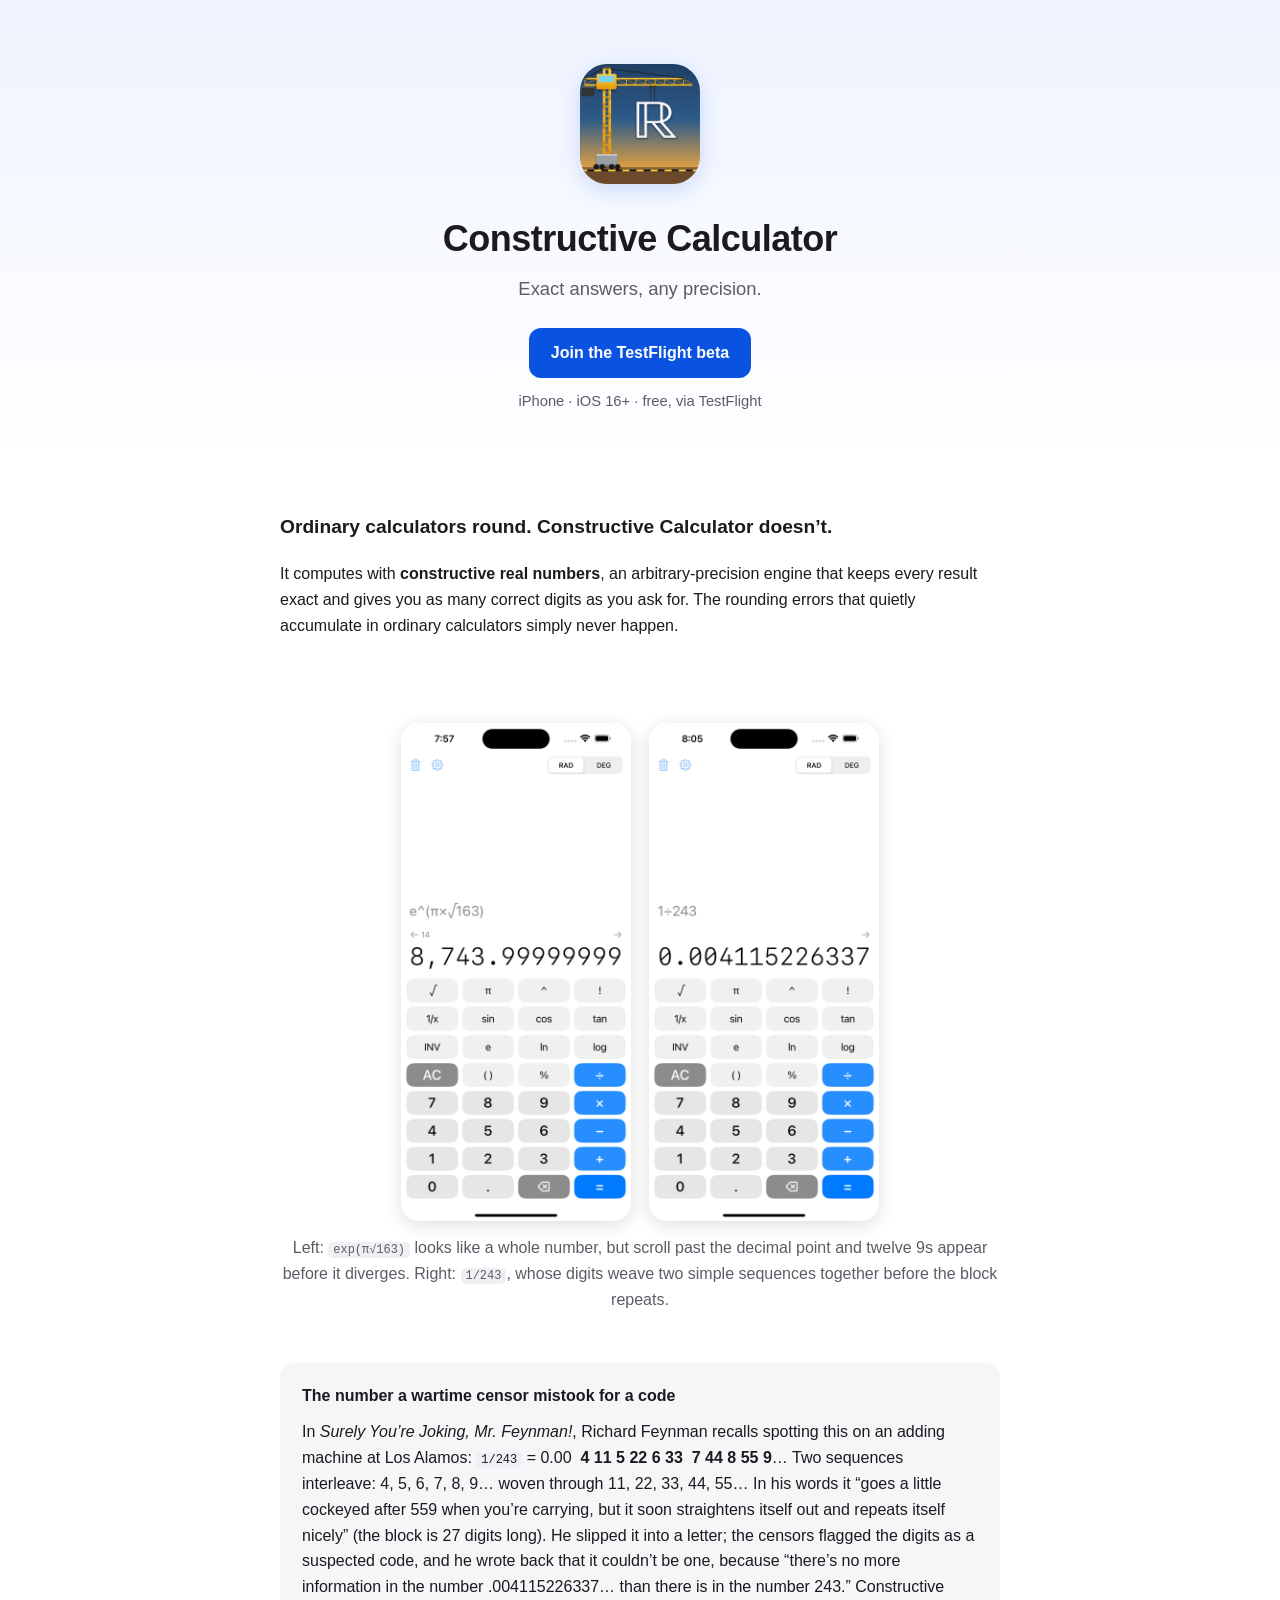
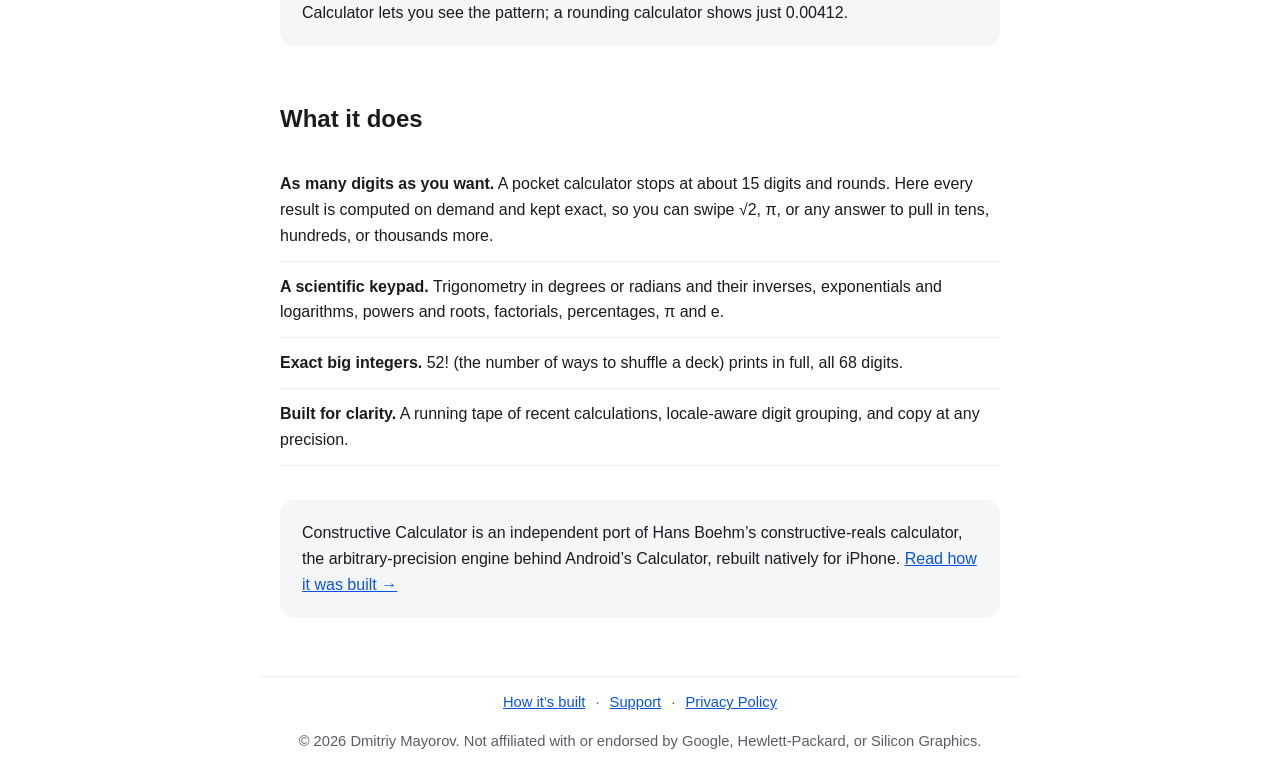
==== index.html @ 3b88288a "Link the writeup from the homepage (callout + footer)" ====
<!DOCTYPE html>
<html lang="en">
<head>
<meta charset="utf-8">
<meta name="viewport" content="width=device-width, initial-scale=1">
<title>Constructive Calculator</title>
<meta name="description" content="An iPhone calculator that computes with exact, arbitrary-precision real numbers. cos(π/3) is exactly ½, and you can scroll any result for as many correct digits as you want.">
<link rel="icon" href="favicon.png">
<link rel="stylesheet" href="style.css">
</head>
<body>
<header class="hero">
  <img class="icon" src="icon.png" alt="Constructive Calculator app icon">
  <h1>Constructive Calculator</h1>
  <p class="tagline">Exact answers, any precision.</p>
  <a class="btn" href="https://testflight.apple.com/join/jfrzZJVT">Join the TestFlight beta</a>
  <p style="color:var(--muted); font-size:0.92rem; margin:12px 0 0;">iPhone &middot; iOS&nbsp;16+ &middot; free, via TestFlight</p>
</header>

<main class="container">
  <section>
    <p class="lead">Ordinary calculators round. Constructive Calculator doesn&rsquo;t.</p>
    <p>It computes with <b>constructive real numbers</b>, an arbitrary-precision engine
    that keeps every result exact and gives you as many correct digits as you ask for.
    The rounding errors that quietly accumulate in ordinary calculators simply never
    happen.</p>
  </section>

  <section>
    <div class="shots">
      <img src="shot-ramanujan.png" alt="exp(pi times sqrt 163) scrolled to its decimal point, showing twelve nines">
      <img src="shot-feynman.png" alt="1 divided by 243 showing 0.004115226337, the start of a repeating pattern">
    </div>
    <p class="muted" style="text-align:center; margin-top:14px;">
      Left: <code>exp(&pi;&radic;163)</code> looks like a whole number, but scroll past the
      decimal point and twelve 9s appear before it diverges. Right: <code>1/243</code>,
      whose digits weave two simple sequences together before the block repeats.
    </p>
  </section>

  <section class="callout">
    <p style="margin:0 0 10px;"><b>The number a wartime censor mistook for a code</b></p>
    <p style="margin:0;">In <i>Surely You&rsquo;re Joking, Mr. Feynman!</i>, Richard Feynman recalls
    spotting this on an adding machine at Los Alamos: <code>1/243</code> = 0.00&nbsp;
    <b>4</b>&nbsp;<b>11</b>&nbsp;<b>5</b>&nbsp;<b>22</b>&nbsp;<b>6</b>&nbsp;<b>33</b>&nbsp;
    <b>7</b>&nbsp;<b>44</b>&nbsp;<b>8</b>&nbsp;<b>55</b>&nbsp;<b>9</b>&hellip; Two sequences
    interleave: 4, 5, 6, 7, 8, 9&hellip; woven through 11, 22, 33, 44, 55&hellip; In his words
    it &ldquo;goes a little cockeyed after 559 when you&rsquo;re carrying, but it soon
    straightens itself out and repeats itself nicely&rdquo; (the block is 27 digits long).
    He slipped it into a letter; the censors flagged the digits as a suspected code, and he
    wrote back that it couldn&rsquo;t be one, because &ldquo;there&rsquo;s no more information
    in the number .004115226337&hellip; than there is in the number 243.&rdquo; Constructive
    Calculator lets you see the pattern; a rounding calculator shows just 0.00412.</p>
  </section>

  <section>
    <h2>What it does</h2>
    <ul class="features">
      <li><b>As many digits as you want.</b> A pocket calculator stops at about 15 digits and
        rounds. Here every result is computed on demand and kept exact, so you can swipe
        &radic;2, &pi;, or any answer to pull in tens, hundreds, or thousands more.</li>
      <li><b>A scientific keypad.</b> Trigonometry in degrees or radians and their inverses,
        exponentials and logarithms, powers and roots, factorials, percentages, &pi; and e.</li>
      <li><b>Exact big integers.</b> 52! (the number of ways to shuffle a deck) prints in
        full, all 68 digits.</li>
      <li><b>Built for clarity.</b> A running tape of recent calculations, locale-aware
        digit grouping, and copy at any precision.</li>
    </ul>
  </section>

  <section class="callout">
    <p style="margin:0;">Constructive Calculator is an independent port of Hans Boehm&rsquo;s
    constructive-reals calculator, the arbitrary-precision engine behind Android&rsquo;s
    Calculator, rebuilt natively for iPhone.
    <a href="writeup.html">Read how it was built &rarr;</a></p>
  </section>

  <p>&nbsp;
</main>

<footer class="container">
  <p><a href="writeup.html">How it&rsquo;s built</a> &middot; <a href="support.html">Support</a> &middot; <a href="privacy.html">Privacy Policy</a></p>
  <p>&copy; 2026 Dmitriy Mayorov. Not affiliated with or endorsed by Google, Hewlett-Packard,
  or Silicon Graphics.</p>
</footer>
</body>
</html>
---- style.css ----
:root {
  --blue: #0a53e0;
  --ink: #1b1b1f;
  --muted: #5c5c66;
  --bg: #ffffff;
  --card: #f5f6f8;
  --line: #ececf0;
}
* { box-sizing: border-box; }
html { -webkit-text-size-adjust: 100%; }
body {
  margin: 0;
  font-family: -apple-system, BlinkMacSystemFont, "Segoe UI", Roboto, Helvetica, Arial, sans-serif;
  color: var(--ink);
  background: var(--bg);
  line-height: 1.62;
}
a { color: var(--blue); }
.container { max-width: 760px; margin: 0 auto; padding: 0 20px; }

.hero {
  text-align: center;
  padding: 64px 20px 44px;
  background: linear-gradient(180deg, #eef3ff, #ffffff);
}
.hero .icon { width: 120px; height: 120px; border-radius: 27px;
  box-shadow: 0 6px 22px rgba(10, 83, 224, 0.18); }
.hero h1 { font-size: 2.25rem; margin: 18px 0 6px; letter-spacing: -0.5px; }
.hero .tagline { font-size: 1.15rem; color: var(--muted); margin: 0 0 24px; }
.btn {
  display: inline-block; background: var(--blue); color: #fff; text-decoration: none;
  padding: 12px 22px; border-radius: 12px; font-weight: 600; font-size: 1rem;
}
.btn.disabled { background: #c9ccd3; cursor: default; }

section { padding: 34px 0; }
h2 { font-size: 1.5rem; }
.lead { font-size: 1.2rem; font-weight: 600; }
.muted { color: var(--muted); }

.shots { display: flex; gap: 18px; justify-content: center; flex-wrap: wrap; }
.shots img { width: 230px; max-width: 44%; border-radius: 18px;
  box-shadow: 0 4px 18px rgba(0, 0, 0, 0.13); }

ul.features { list-style: none; padding: 0; margin: 0; }
ul.features li { padding: 12px 0; border-bottom: 1px solid var(--line); }

.callout { background: var(--card); border-radius: 14px; padding: 20px 22px; }

footer { border-top: 1px solid var(--line); padding: 28px 0 48px;
  color: var(--muted); font-size: 0.92rem; text-align: center; }
footer a { margin: 0 6px; }

.page { padding: 44px 0 8px; }
.page h1 { font-size: 1.85rem; }
.back { display: inline-block; margin-bottom: 8px; font-size: 0.95rem; }
code { background: #eef0f4; padding: 1px 5px; border-radius: 5px; font-size: 0.92em; }
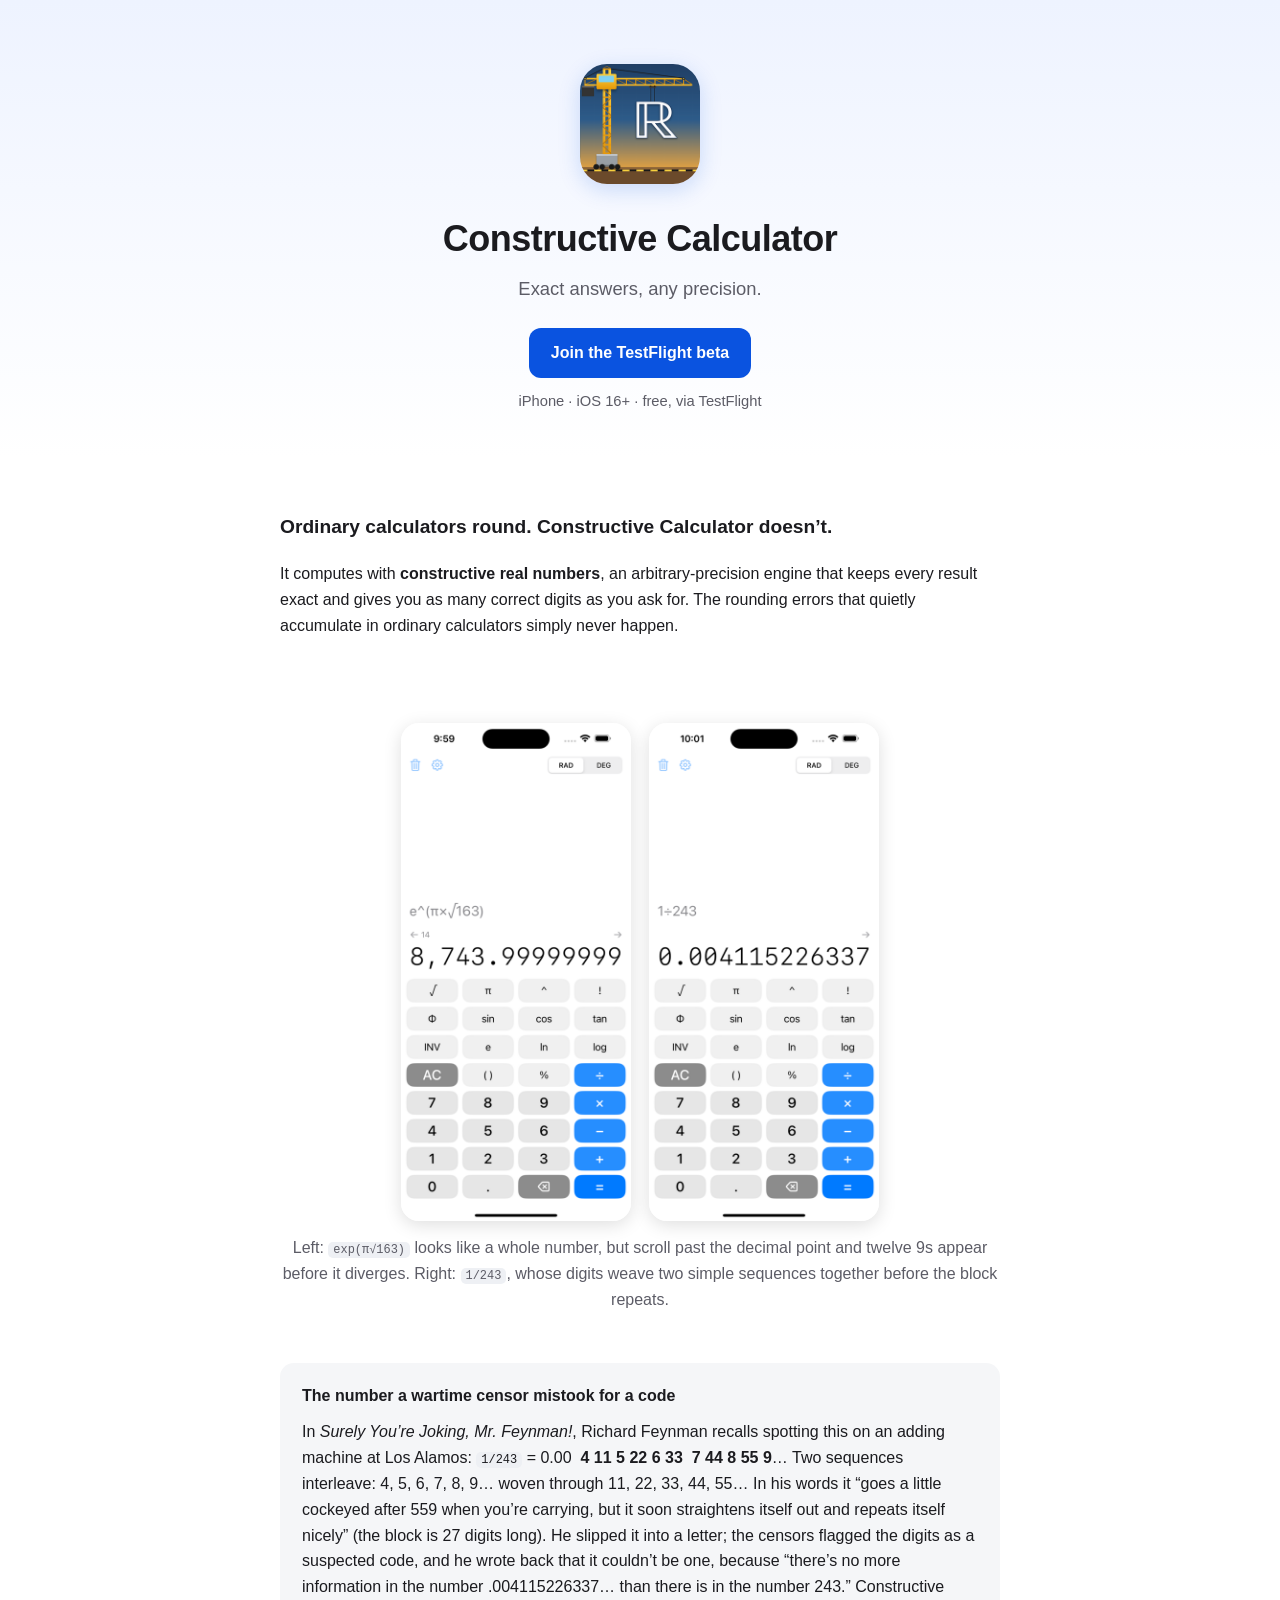
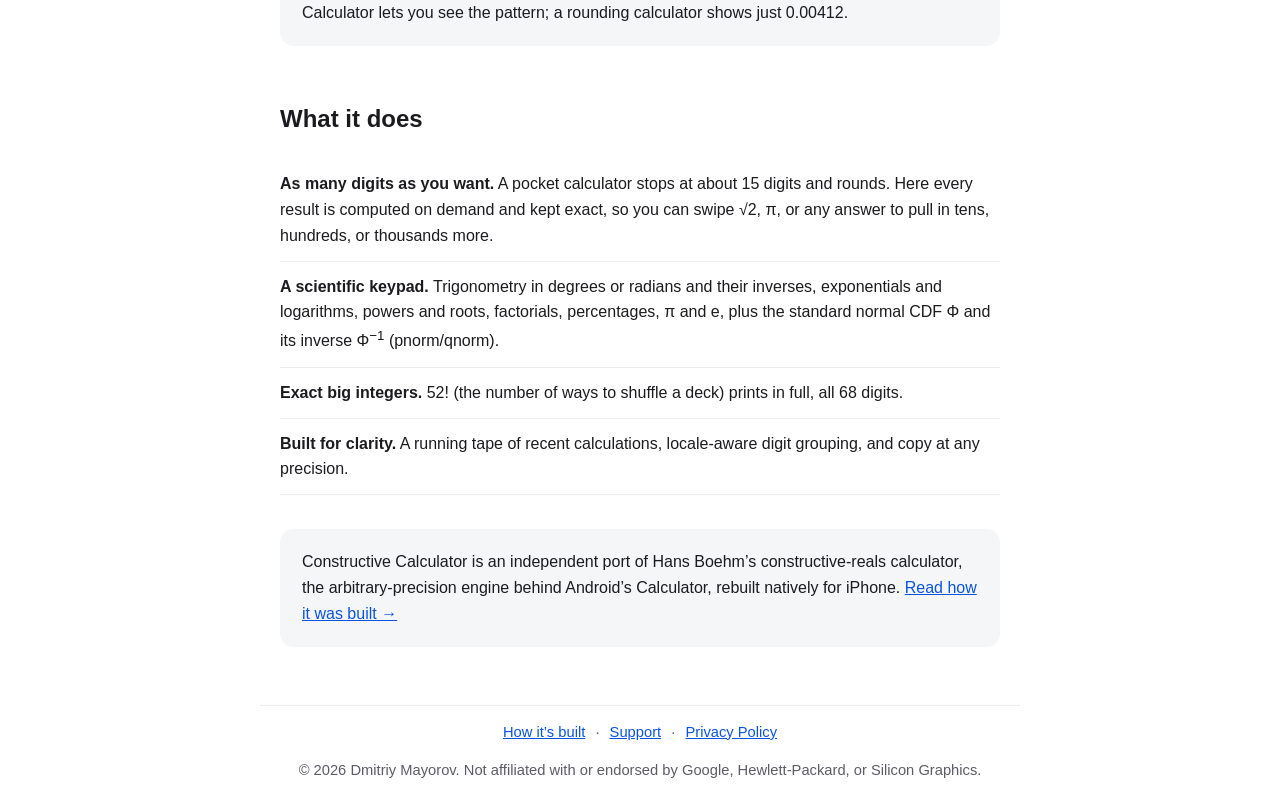
==== commit 86cb5cfb: "Front page: note pnorm/qnorm; refresh screenshots (1/x -> Phi)" ====
--- a/index.html
+++ b/index.html
@@ -60,7 +60,8 @@
         rounds. Here every result is computed on demand and kept exact, so you can swipe
         &radic;2, &pi;, or any answer to pull in tens, hundreds, or thousands more.</li>
       <li><b>A scientific keypad.</b> Trigonometry in degrees or radians and their inverses,
-        exponentials and logarithms, powers and roots, factorials, percentages, &pi; and e.</li>
+        exponentials and logarithms, powers and roots, factorials, percentages, &pi; and e,
+        plus the standard normal CDF &Phi; and its inverse &Phi;<sup>&minus;1</sup> (pnorm/qnorm).</li>
       <li><b>Exact big integers.</b> 52! (the number of ways to shuffle a deck) prints in
         full, all 68 digits.</li>
       <li><b>Built for clarity.</b> A running tape of recent calculations, locale-aware
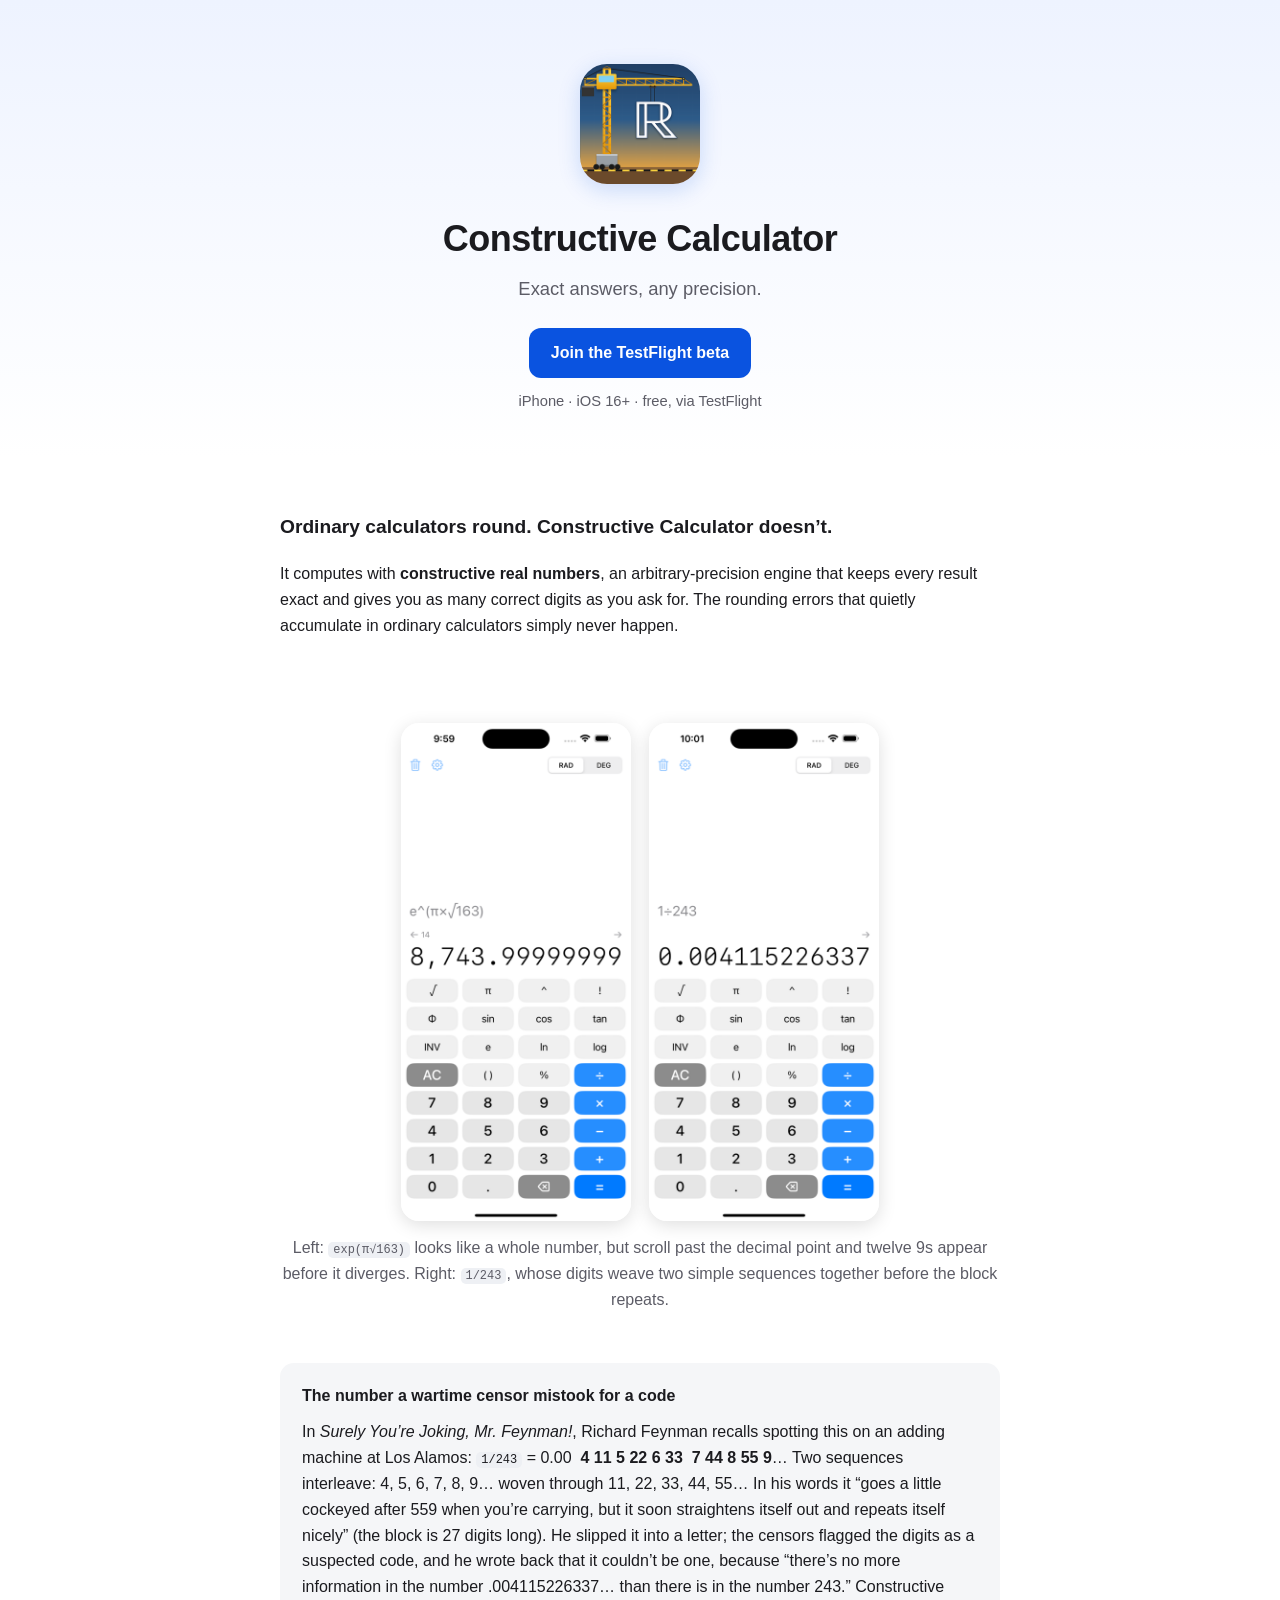
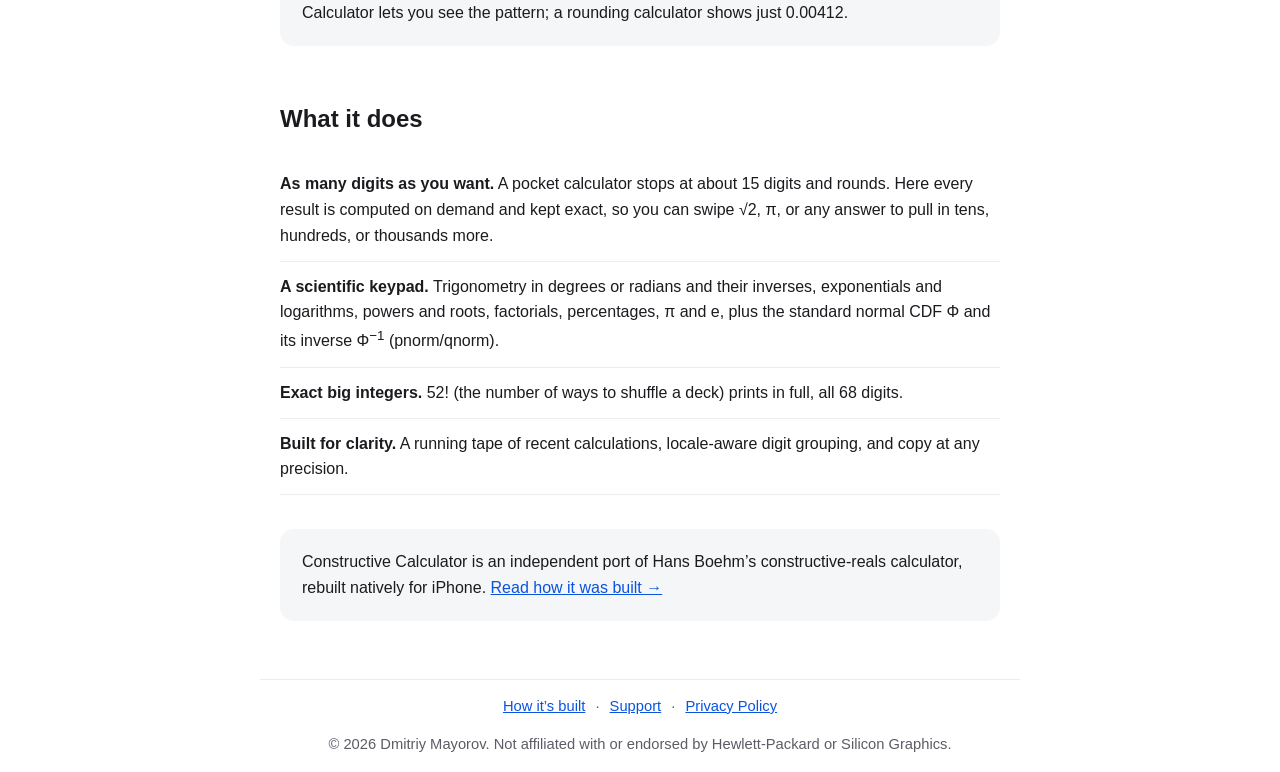
==== commit 11f713fc: "Removed Android name to comply with Apple Guideline 2.3.10" ====
--- a/index.html
+++ b/index.html
@@ -71,8 +71,7 @@
 
   <section class="callout">
     <p style="margin:0;">Constructive Calculator is an independent port of Hans Boehm&rsquo;s
-    constructive-reals calculator, the arbitrary-precision engine behind Android&rsquo;s
-    Calculator, rebuilt natively for iPhone.
+    constructive-reals calculator, rebuilt natively for iPhone.
     <a href="writeup.html">Read how it was built &rarr;</a></p>
   </section>
 
@@ -81,7 +80,7 @@
 
 <footer class="container">
   <p><a href="writeup.html">How it&rsquo;s built</a> &middot; <a href="support.html">Support</a> &middot; <a href="privacy.html">Privacy Policy</a></p>
-  <p>&copy; 2026 Dmitriy Mayorov. Not affiliated with or endorsed by Google, Hewlett-Packard,
+  <p>&copy; 2026 Dmitriy Mayorov. Not affiliated with or endorsed by Hewlett-Packard
   or Silicon Graphics.</p>
 </footer>
 </body>
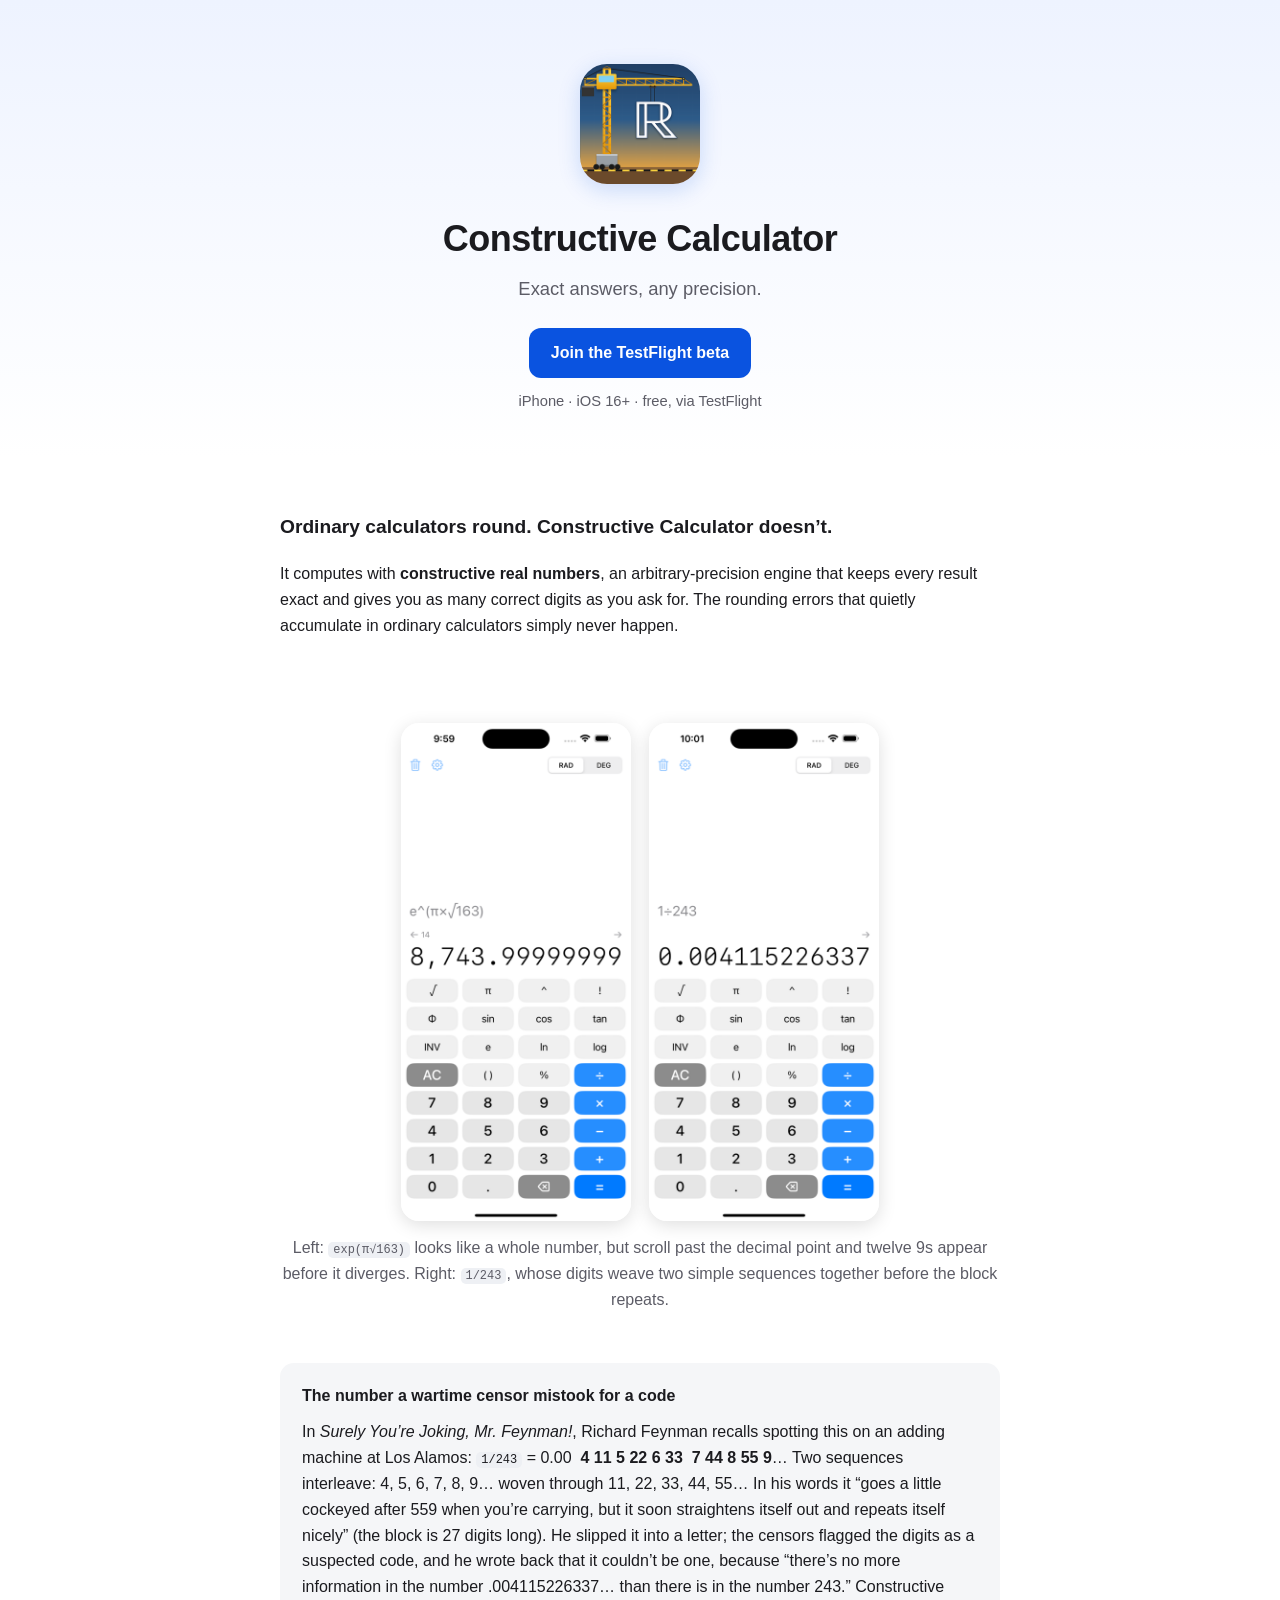
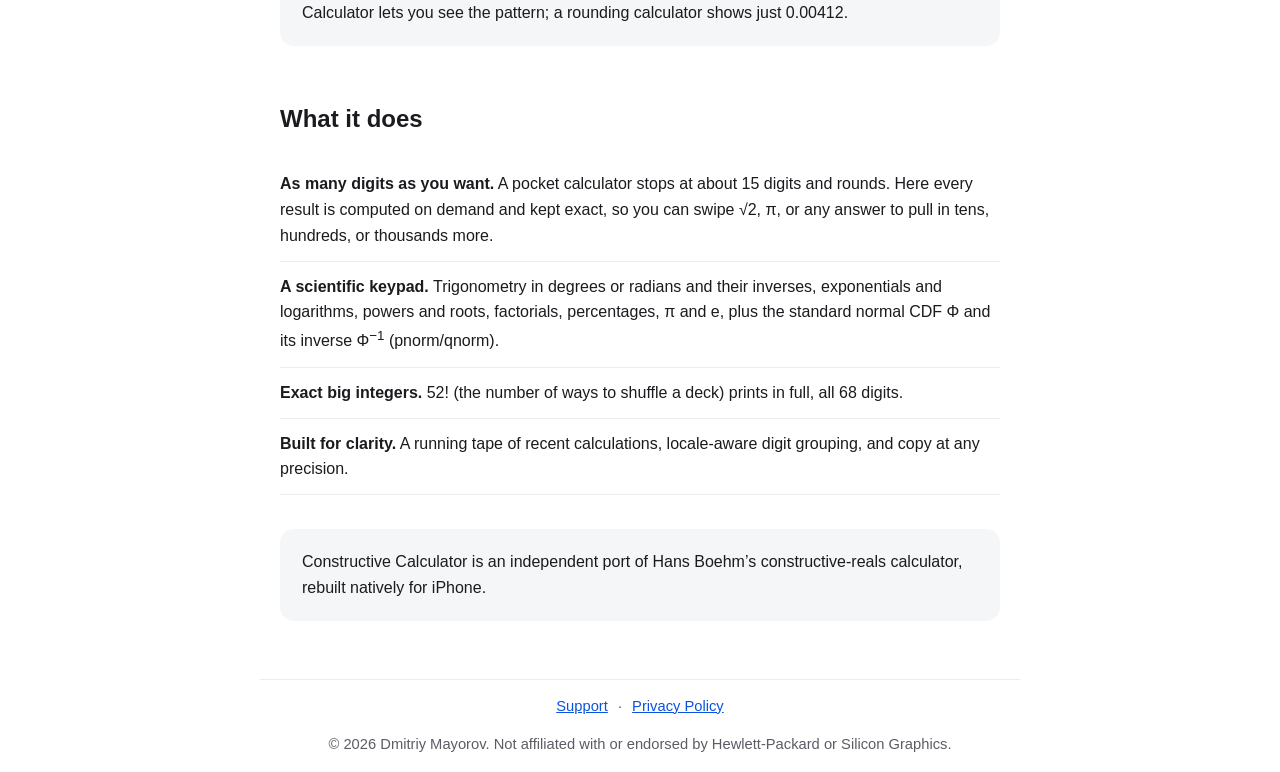
==== commit 57819968: "Removed the link to 'How it was built'" ====
--- a/index.html
+++ b/index.html
@@ -71,16 +71,15 @@
 
   <section class="callout">
     <p style="margin:0;">Constructive Calculator is an independent port of Hans Boehm&rsquo;s
-    constructive-reals calculator, rebuilt natively for iPhone.
-    <a href="writeup.html">Read how it was built &rarr;</a></p>
+    constructive-reals calculator, rebuilt natively for iPhone.</p>
   </section>
 
   <p>&nbsp;
 </main>
 
 <footer class="container">
-  <p><a href="writeup.html">How it&rsquo;s built</a> &middot; <a href="support.html">Support</a> &middot; <a href="privacy.html">Privacy Policy</a></p>
-  <p>&copy; 2026 Dmitriy Mayorov. Not affiliated with or endorsed by Hewlett-Packard
+  <p><a href="support.html">Support</a> &middot; <a href="privacy.html">Privacy Policy</a></p>
+   <p>&copy; 2026 Dmitriy Mayorov. Not affiliated with or endorsed by Hewlett-Packard
   or Silicon Graphics.</p>
 </footer>
 </body>
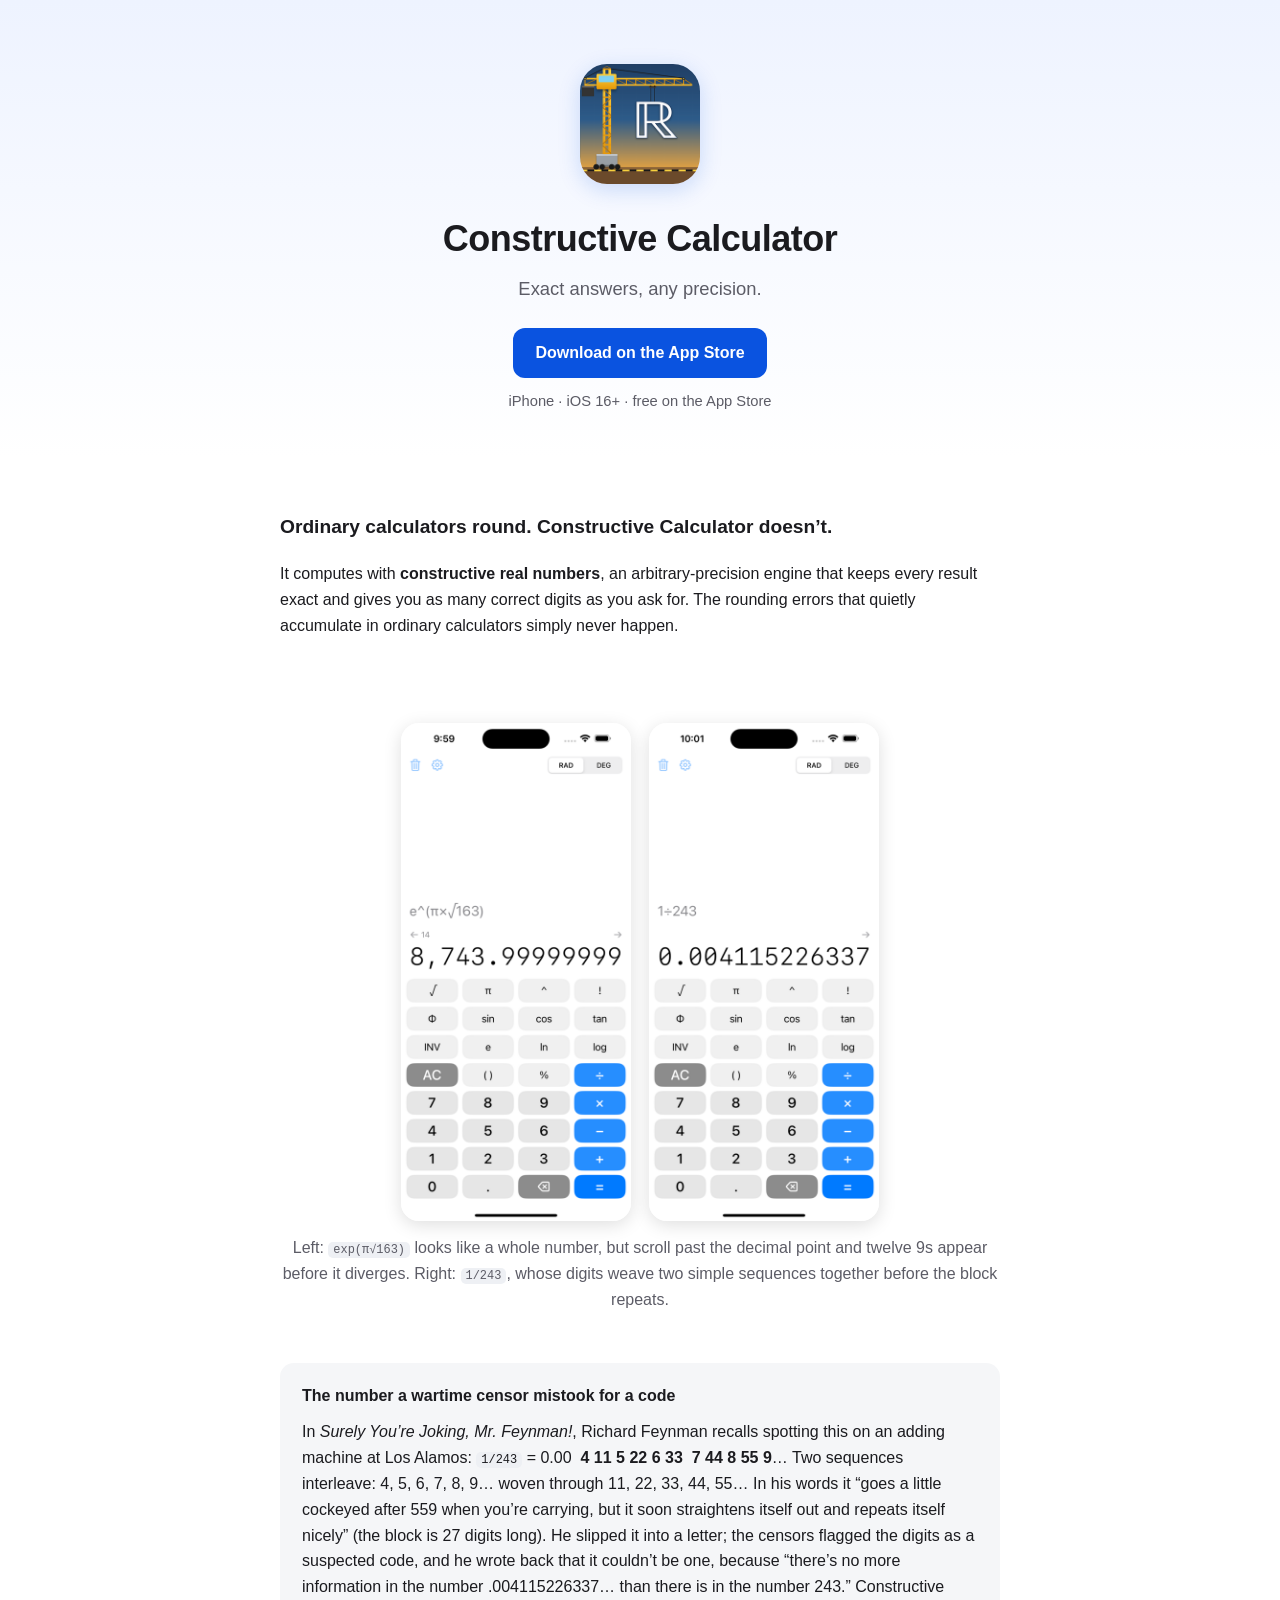
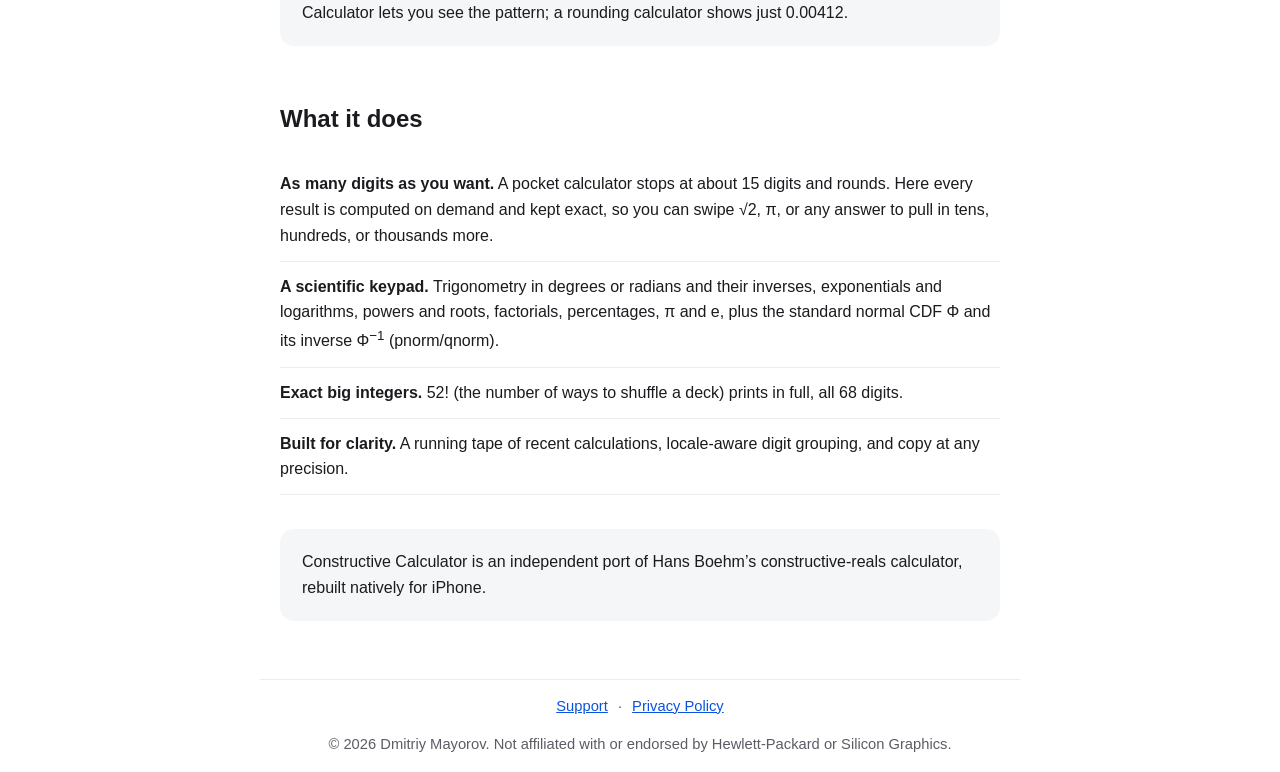
==== commit c42086bd: "Point homepage CTA at the App Store; note release in the writeup Co-Authored-By: Claude Opus 4.8 <no" ====
--- a/index.html
+++ b/index.html
@@ -13,8 +13,8 @@
   <img class="icon" src="icon.png" alt="Constructive Calculator app icon">
   <h1>Constructive Calculator</h1>
   <p class="tagline">Exact answers, any precision.</p>
-  <a class="btn" href="https://testflight.apple.com/join/jfrzZJVT">Join the TestFlight beta</a>
-  <p style="color:var(--muted); font-size:0.92rem; margin:12px 0 0;">iPhone &middot; iOS&nbsp;16+ &middot; free, via TestFlight</p>
+  <a class="btn" href="https://apps.apple.com/us/app/constructive-calculator/id6778157421">Download on the App Store</a>
+  <p style="color:var(--muted); font-size:0.92rem; margin:12px 0 0;">iPhone &middot; iOS&nbsp;16+ &middot; free on the App Store</p>
 </header>
 
 <main class="container">
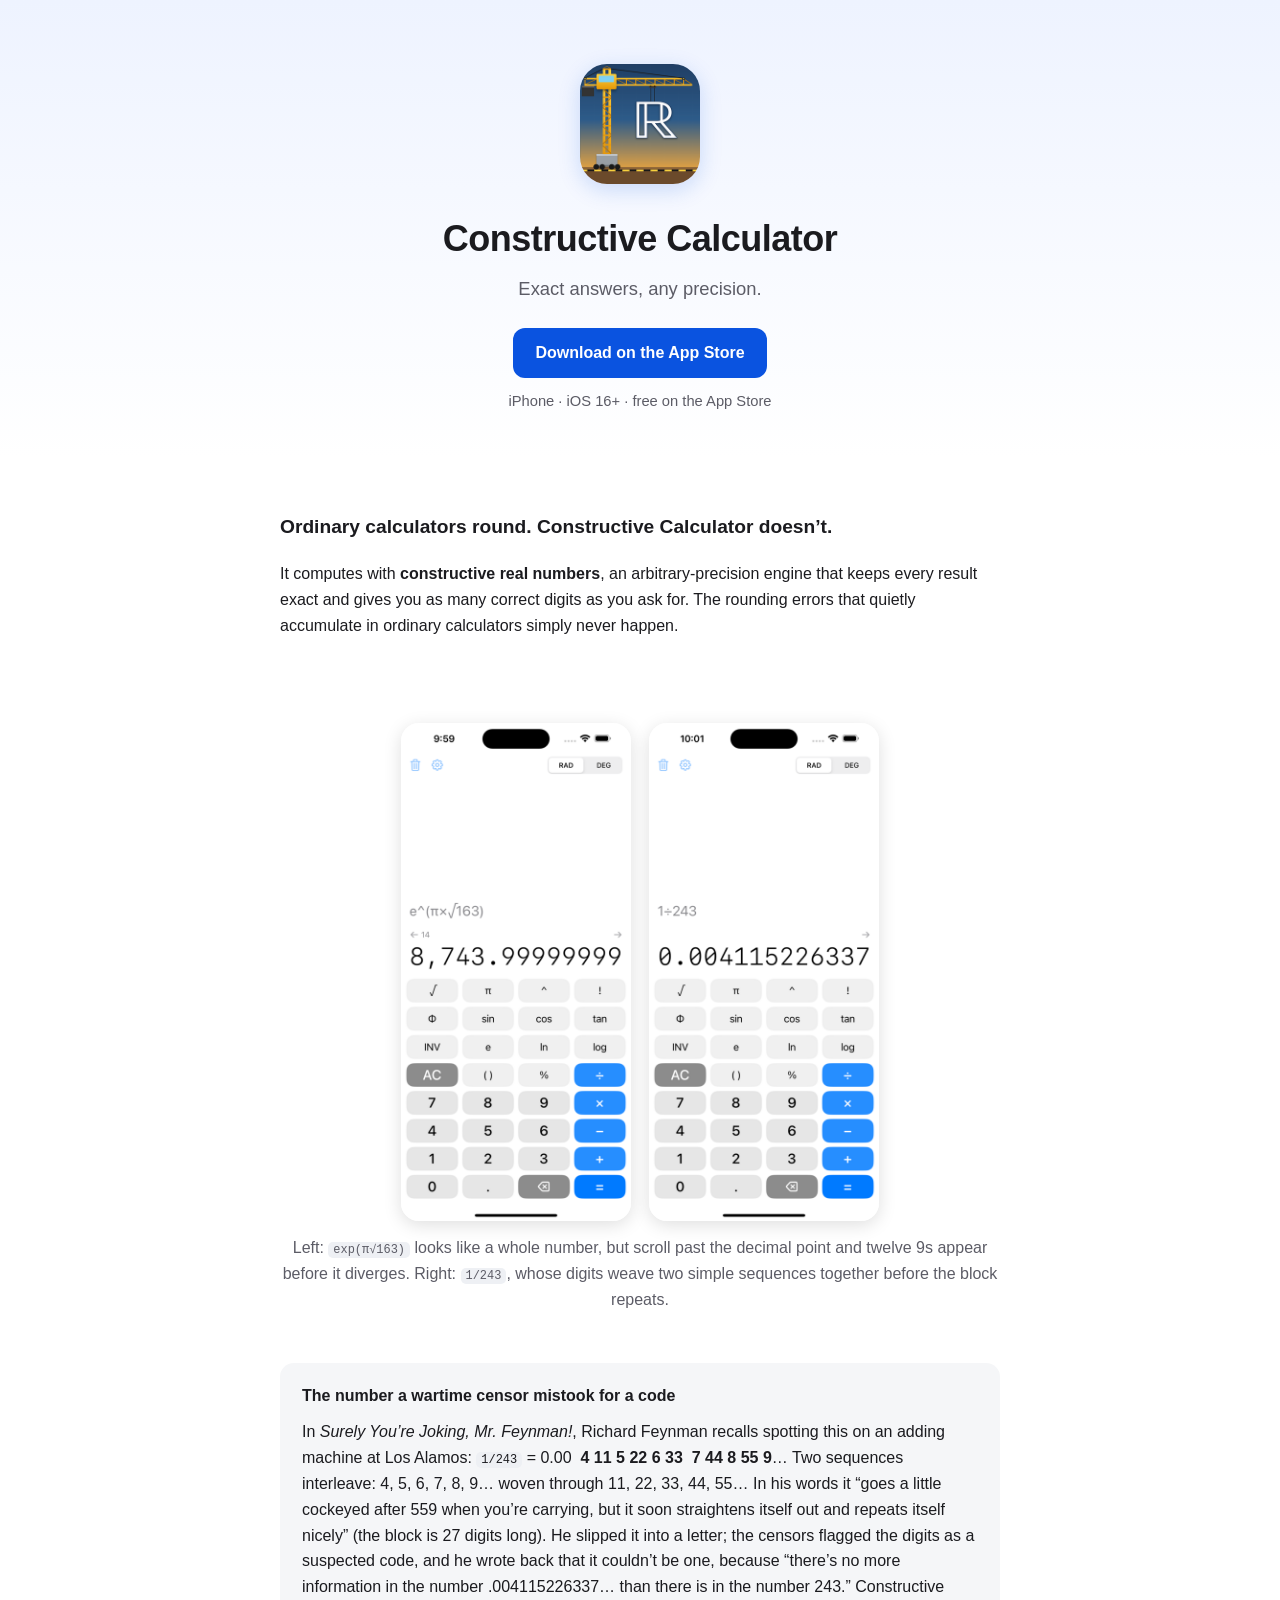
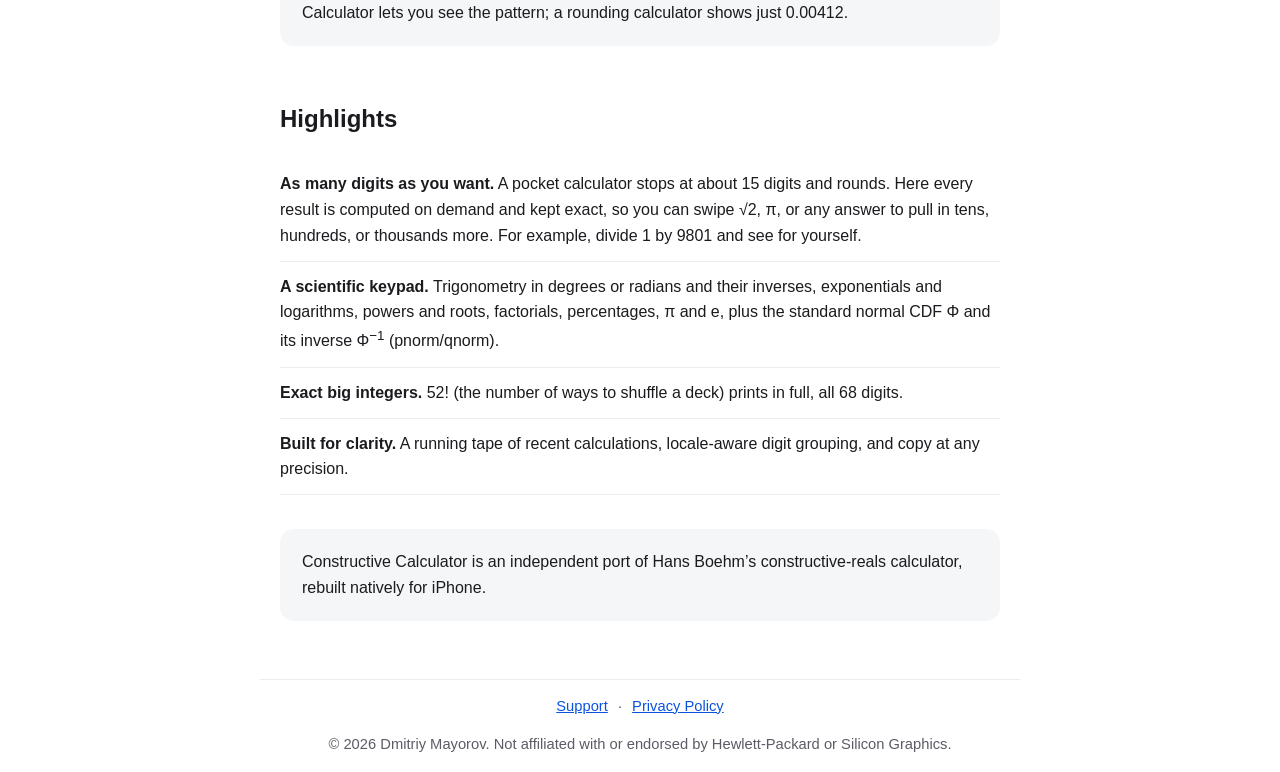
==== commit ea3df623: "Add 1/9801 example" ====
--- a/index.html
+++ b/index.html
@@ -54,11 +54,12 @@
   </section>
 
   <section>
-    <h2>What it does</h2>
+    <h2>Highlights</h2>
     <ul class="features">
       <li><b>As many digits as you want.</b> A pocket calculator stops at about 15 digits and
         rounds. Here every result is computed on demand and kept exact, so you can swipe
-        &radic;2, &pi;, or any answer to pull in tens, hundreds, or thousands more.</li>
+        &radic;2, &pi;, or any answer to pull in tens, hundreds, or thousands more. 
+        For example, divide 1 by 9801 and see for yourself.</li>
       <li><b>A scientific keypad.</b> Trigonometry in degrees or radians and their inverses,
         exponentials and logarithms, powers and roots, factorials, percentages, &pi; and e,
         plus the standard normal CDF &Phi; and its inverse &Phi;<sup>&minus;1</sup> (pnorm/qnorm).</li>
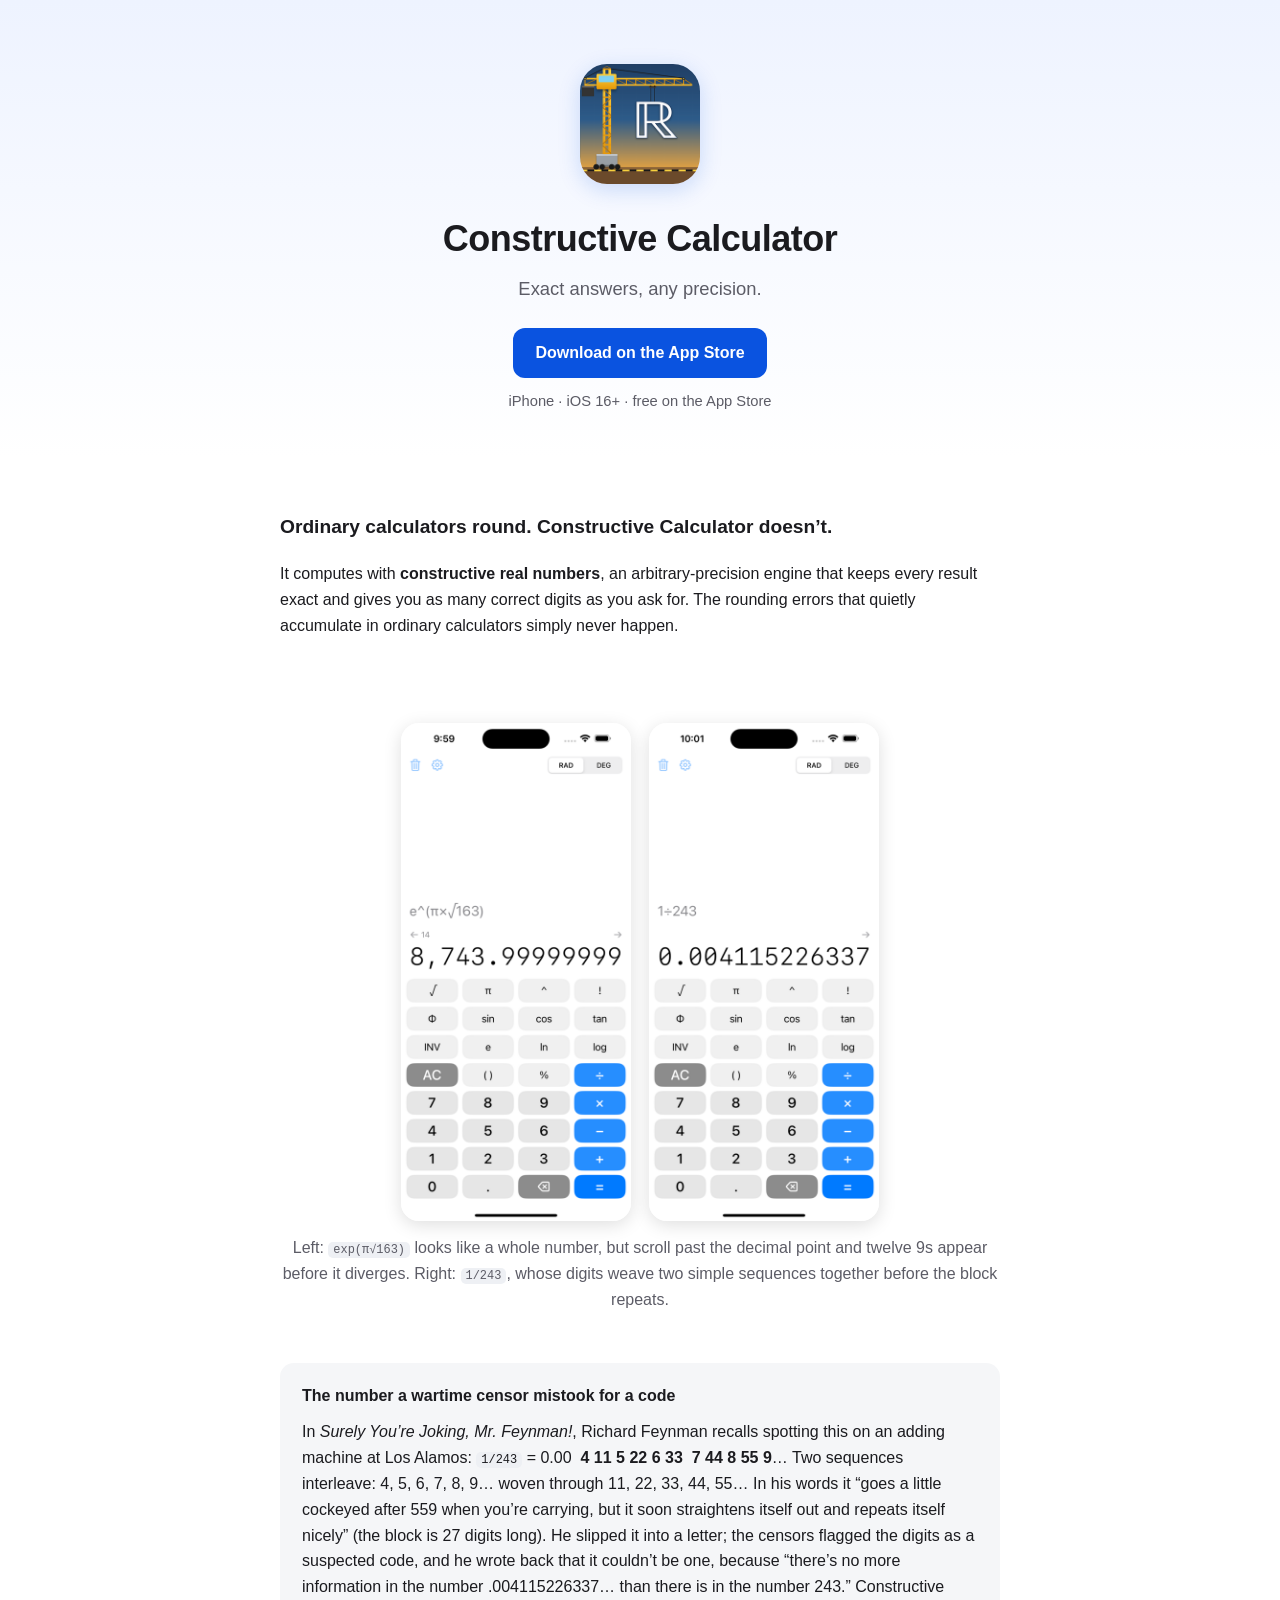
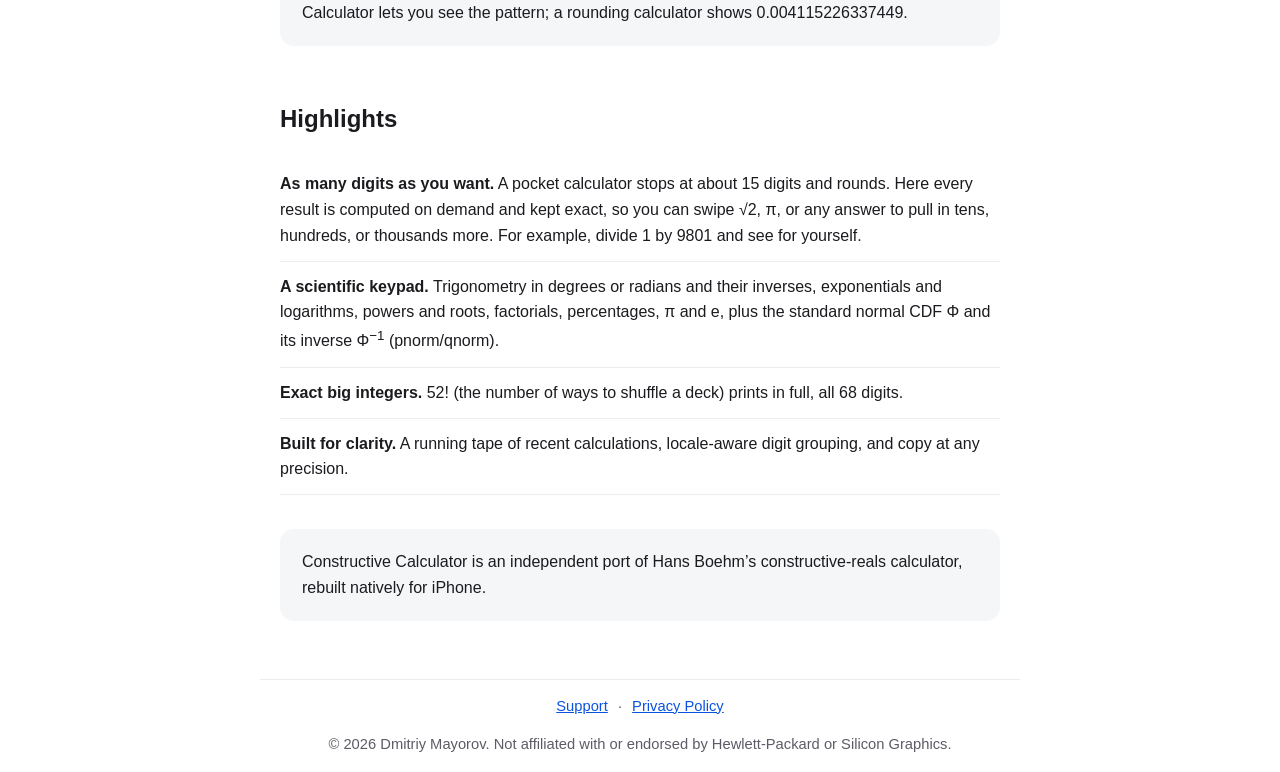
==== commit 294a36e6: "Correct rounding example" ====
--- a/index.html
+++ b/index.html
@@ -50,7 +50,7 @@
     He slipped it into a letter; the censors flagged the digits as a suspected code, and he
     wrote back that it couldn&rsquo;t be one, because &ldquo;there&rsquo;s no more information
     in the number .004115226337&hellip; than there is in the number 243.&rdquo; Constructive
-    Calculator lets you see the pattern; a rounding calculator shows just 0.00412.</p>
+    Calculator lets you see the pattern; a rounding calculator shows 0.004115226337449.</p>
   </section>
 
   <section>
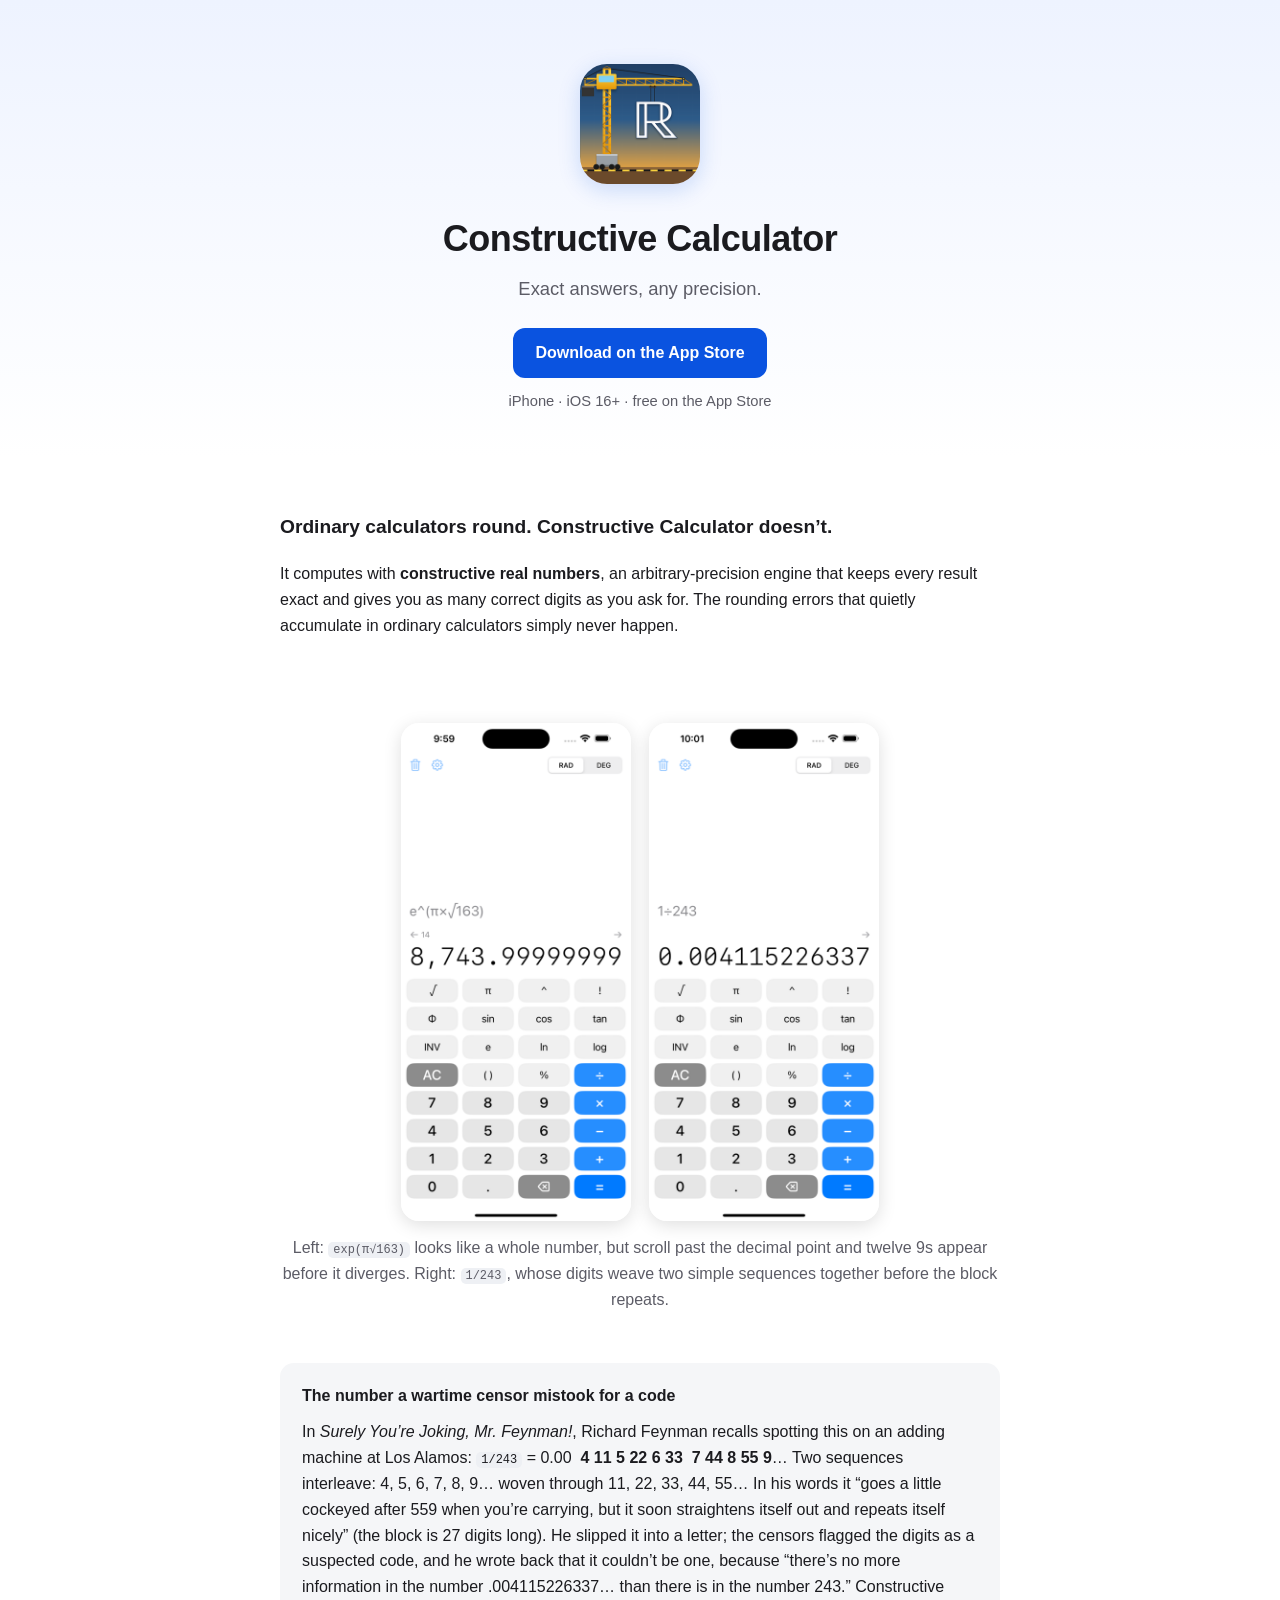
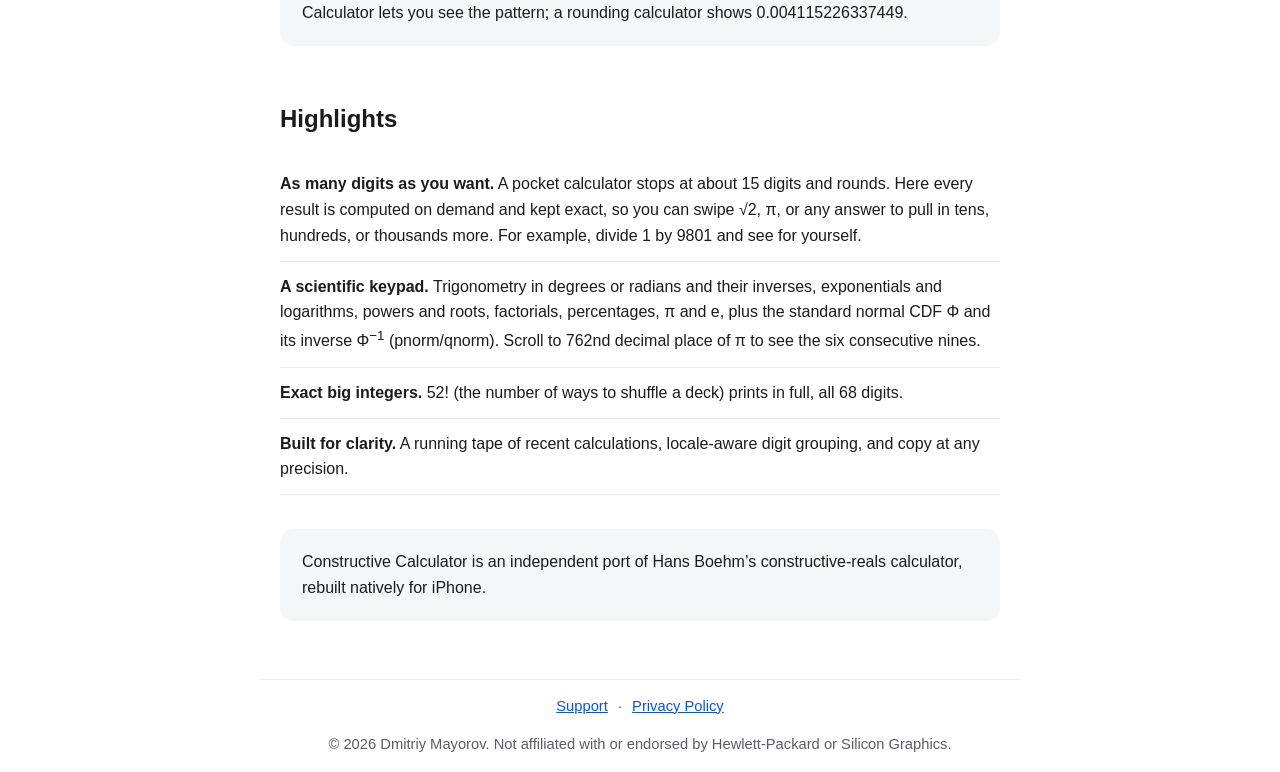
==== commit b7aa4709: "Feynman's point" ====
--- a/index.html
+++ b/index.html
@@ -62,7 +62,8 @@
         For example, divide 1 by 9801 and see for yourself.</li>
       <li><b>A scientific keypad.</b> Trigonometry in degrees or radians and their inverses,
         exponentials and logarithms, powers and roots, factorials, percentages, &pi; and e,
-        plus the standard normal CDF &Phi; and its inverse &Phi;<sup>&minus;1</sup> (pnorm/qnorm).</li>
+        plus the standard normal CDF &Phi; and its inverse &Phi;<sup>&minus;1</sup> (pnorm/qnorm).
+        Scroll to 762nd decimal place of &pi; to see the six consecutive nines.</li>
       <li><b>Exact big integers.</b> 52! (the number of ways to shuffle a deck) prints in
         full, all 68 digits.</li>
       <li><b>Built for clarity.</b> A running tape of recent calculations, locale-aware
